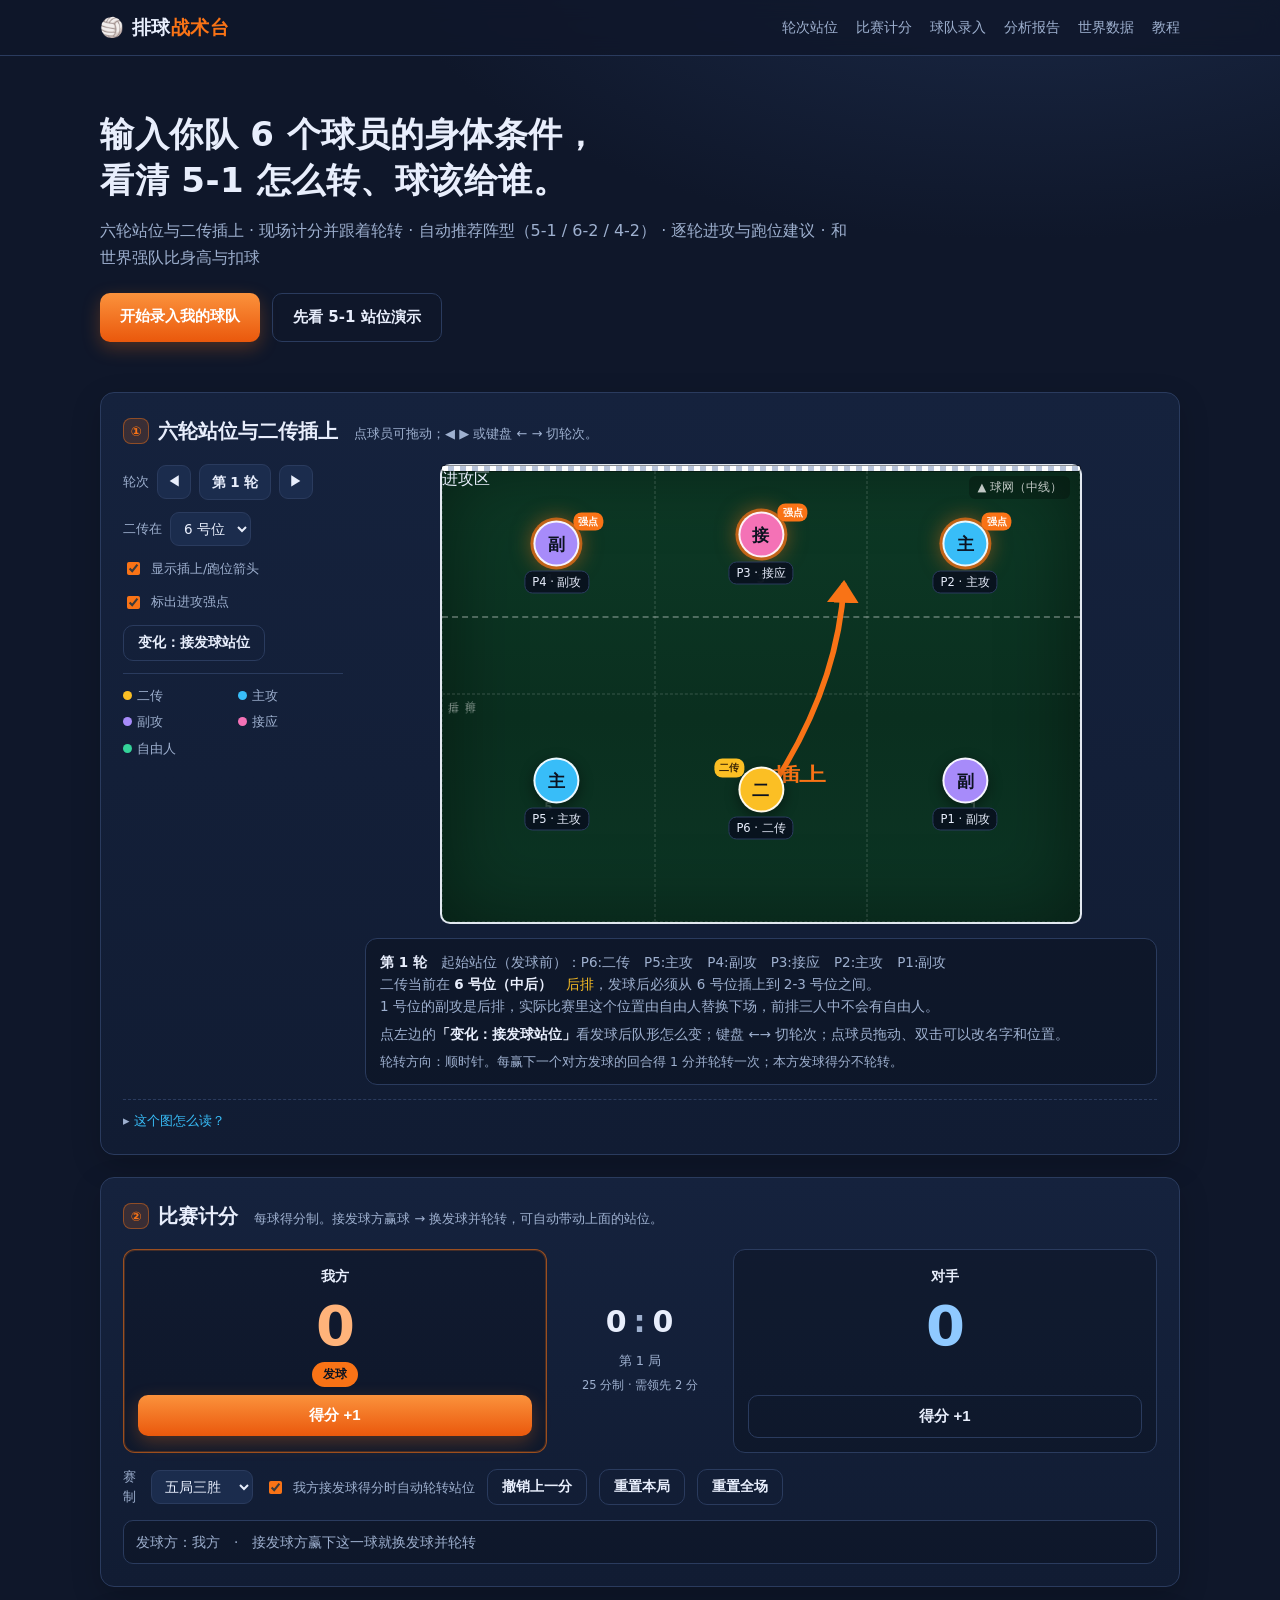
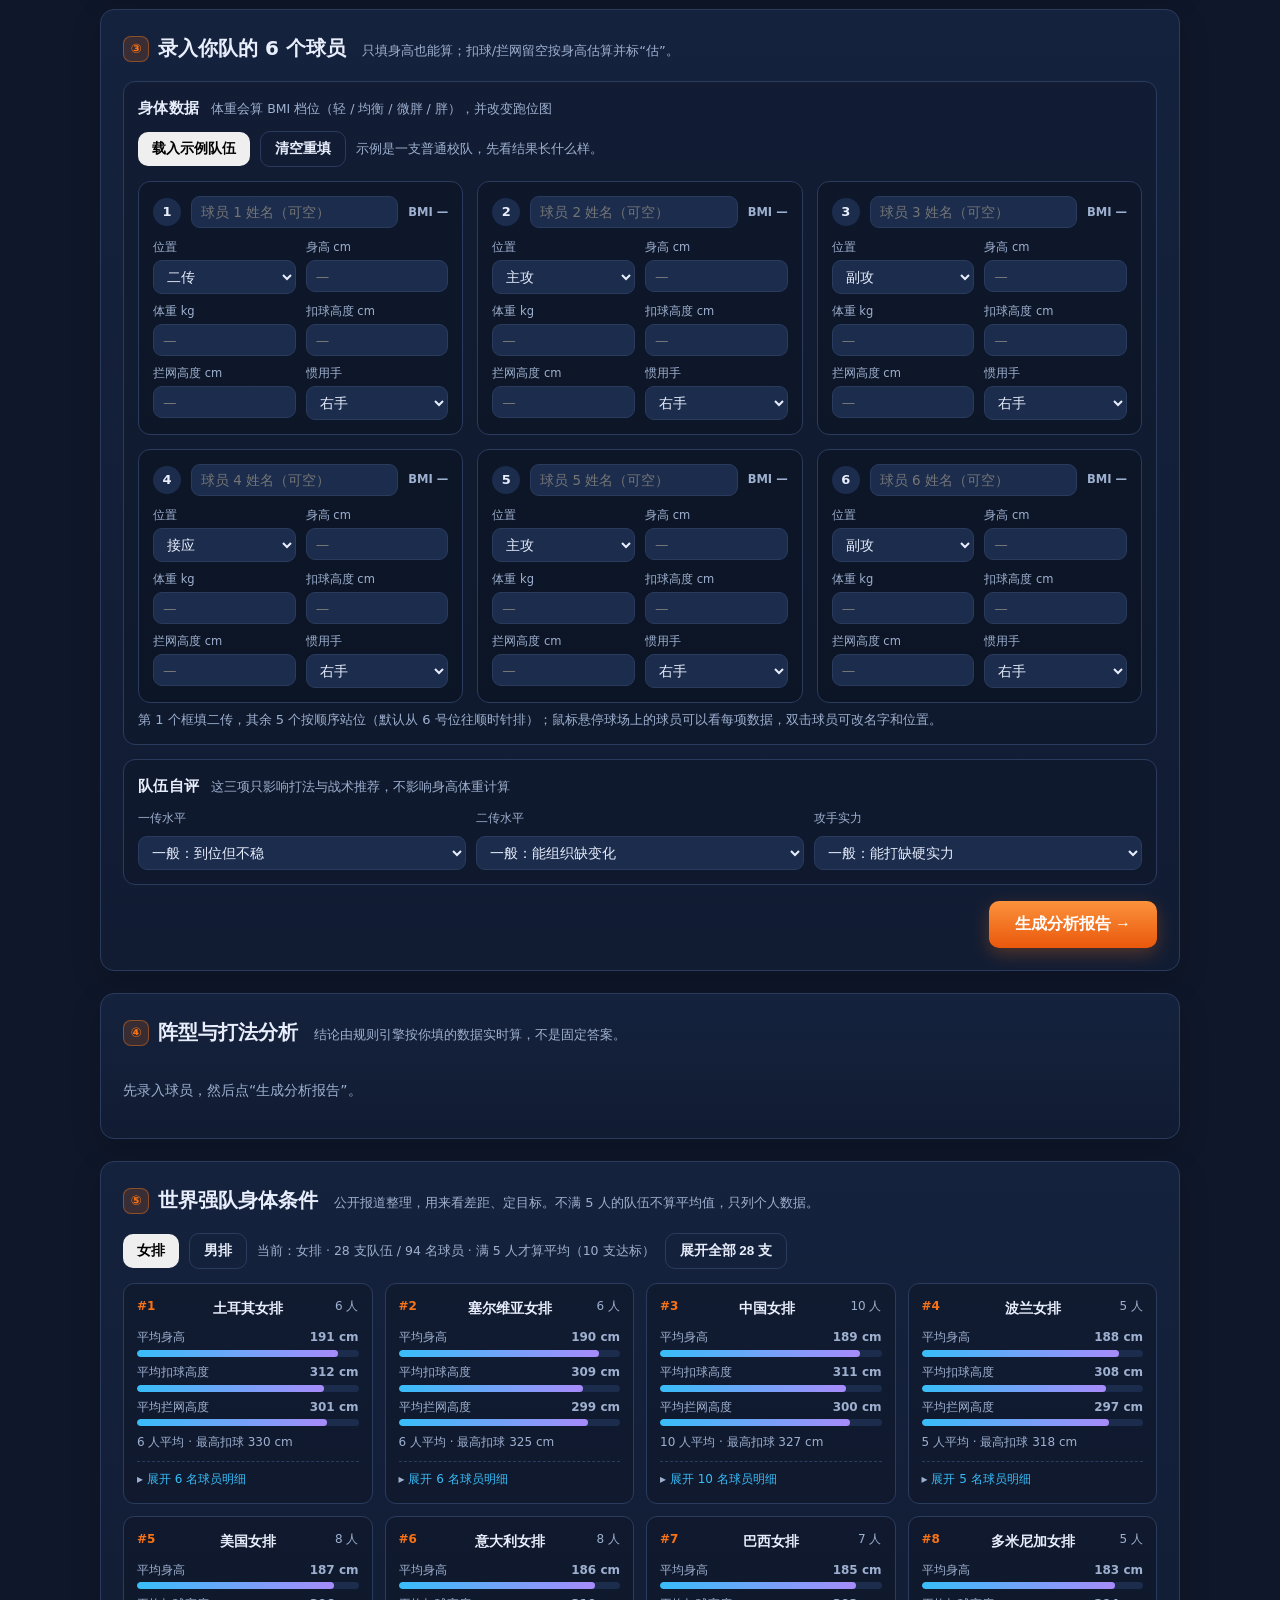
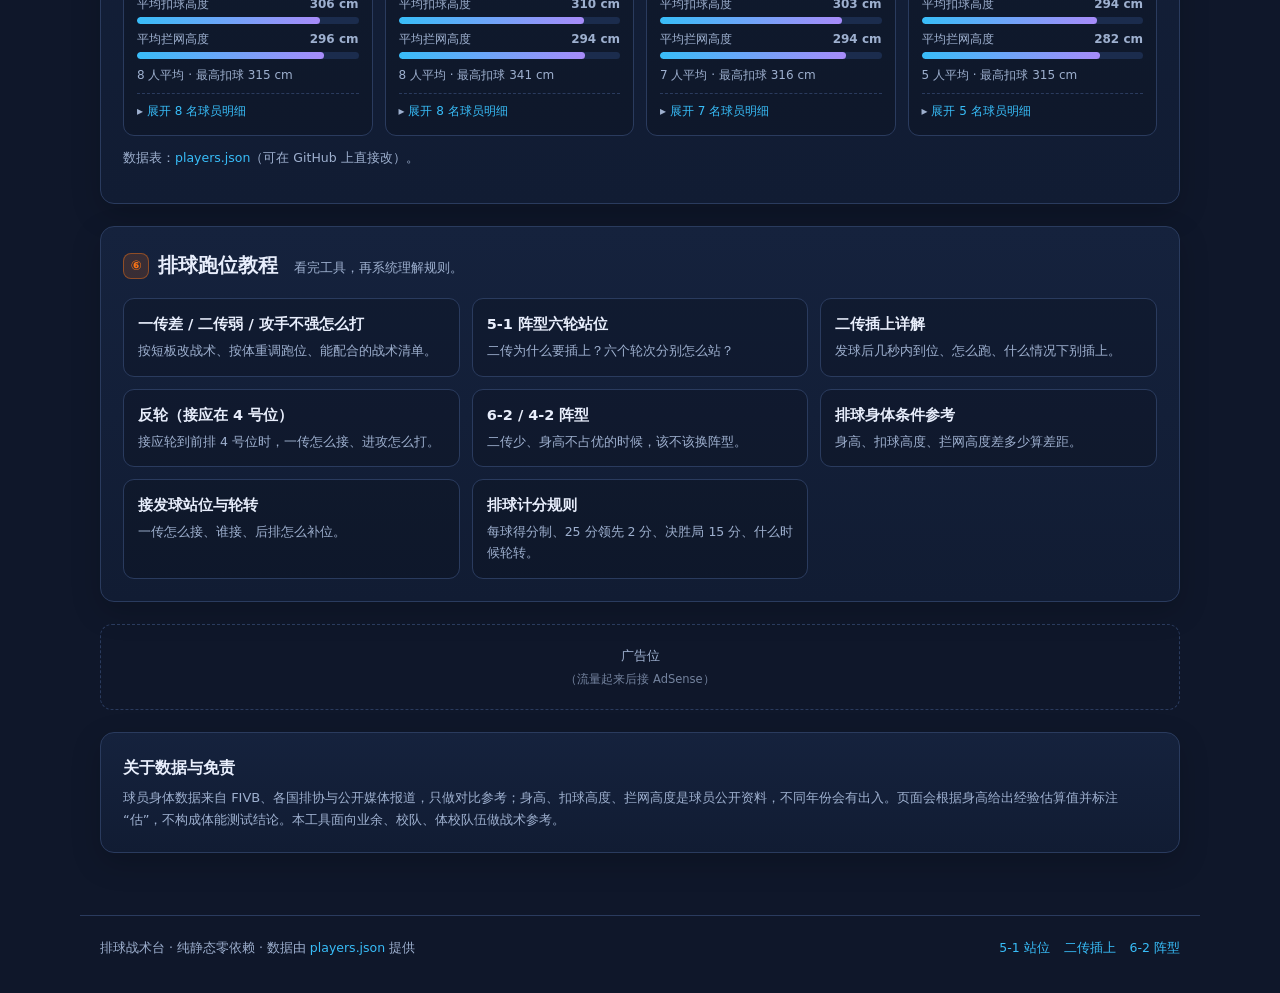
==== index.html @ b34fc7ac "排球战术台：六轮站位、接发球阵型、打法分析、比赛计分、世界强队数据、8 篇教程" ====
<!DOCTYPE html>
<html lang="zh-CN">
<head>
<meta charset="UTF-8">
<meta name="viewport" content="width=device-width, initial-scale=1">
<title>排球 5-1 站位与打法分析器 | 输入你的球队，给出跑位和建议</title>
<meta name="description" content="免费排球战术工具：可视化 5-1 阵型六轮站位、二传插上与反轮；输入你队球员的身高、扣球高度、拦网高度，自动推荐阵型（5-1/6-2/4-2）、逐轮跑位与进攻打法，并与各国国家队身体条件对比。">
<link rel="stylesheet" href="assets/style.css">
</head>
<body>

<header class="top">
  <div class="top-inner">
    <a class="logo" href="./">🏐 排球<span>战术台</span></a>
    <nav class="nav">
      <a href="#court">轮次站位</a>
      <a href="#score">比赛计分</a>
      <a href="#team">球队录入</a>
      <a href="#result">分析报告</a>
      <a href="#world">世界数据</a>
      <a href="#guide">教程</a>
    </nav>
  </div>
</header>

<main>
  <section class="hero">
    <h1>输入你队 6 个球员的身体条件，<br>看清 5-1 怎么转、球该给谁。</h1>
    <p class="sub">六轮站位与二传插上 · 现场计分并跟着轮转 · 自动推荐阵型（5-1 / 6-2 / 4-2） · 逐轮进攻与跑位建议 · 和世界强队比身高与扣球</p>
    <div class="hero-actions">
      <a class="btn primary" href="#team">开始录入我的球队</a>
      <a class="btn ghost" href="#court">先看 5-1 站位演示</a>
    </div>
  </section>

  <!-- ============ ① 轮次站位 ============ -->
  <section id="court" class="panel">
    <div class="panel-head">
      <h2><span class="mno">①</span>六轮站位与二传插上</h2>
      <div class="hint">点球员可拖动；◀ ▶ 或键盘 ← → 切轮次。</div>
    </div>

    <div class="court-wrap">
      <div class="court-tools">
        <div class="tool-row">
          <span class="label">轮次</span>
          <button class="icon-btn" id="prevRound" title="上一轮">◀</button>
          <span class="round-badge" id="roundBadge">第 1 轮</span>
          <button class="icon-btn" id="nextRound" title="下一轮">▶</button>
        </div>
        <div class="tool-row">
          <span class="label">二传在</span>
          <select id="setterPos" title="二传起始位置（1-6 号位）">
            <option value="1">1 号位</option>
            <option value="6" selected>6 号位</option>
            <option value="5">5 号位</option>
            <option value="4">4 号位</option>
            <option value="3">3 号位</option>
            <option value="2">2 号位</option>
          </select>
        </div>
        <div class="tool-row">
          <label class="switch"><input type="checkbox" id="showArrow" checked><span>显示插上/跑位箭头</span></label>
        </div>
        <div class="tool-row">
          <label class="switch"><input type="checkbox" id="showThreat" checked><span>标出进攻强点</span></label>
        </div>
        <div class="tool-row">
          <button class="btn ghost small" id="toggleShift" aria-pressed="false" title="标准站位是发球前的位置；点一下变成接发球时的实际站位">变化：接发球站位</button>
        </div>
        <div class="legend">
          <span><i class="dot c-setter"></i>二传</span>
          <span><i class="dot c-outside"></i>主攻</span>
          <span><i class="dot c-middle"></i>副攻</span>
          <span><i class="dot c-opposite"></i>接应</span>
          <span><i class="dot c-libero"></i>自由人</span>
        </div>
      </div>

      <div class="court-side">
        <div class="court" id="courtBoard">
          <div class="attack">进攻区</div>
          <div class="net"></div>
          <div class="net-label">▲ 球网（中线）</div>
          <div class="court-grid">
            <div class="slot" data-pos="4"><span>4</span></div>
            <div class="slot" data-pos="3"><span>3</span></div>
            <div class="slot" data-pos="2"><span>2</span></div>
            <div class="slot" data-pos="5"><span>5</span></div>
            <div class="slot" data-pos="6"><span>6</span></div>
            <div class="slot" data-pos="1"><span>1</span></div>
          </div>
          <svg class="arrows" id="arrows"></svg>
          <div class="markers" id="markers"></div>
          <div class="front-line"><span>前排</span><span>后排</span></div>
        </div>
        <div class="round-info" id="roundInfo"></div>
      </div>
    </div>

    <details class="how">
      <summary>这个图怎么读？</summary>
      <p>前排是 2、3、4 号位，后排是 1、5、6 号位。轮转方向是<b>顺时针</b>：拿到发球权时全队按 1→6→5→4→3→2 转一位。二传在后排（1/5/6）时要插上到网前 2-3 号位之间，前排那一轮不用插上。严格的“越位”只判发球出手那一刻，发球一出手就变成接发球阵型。</p>
    </details>
  </section>

  <!-- ============ ② 比赛计分 ============ -->
  <section id="score" class="panel">
    <div class="panel-head">
      <h2><span class="mno">②</span>比赛计分</h2>
      <div class="hint">每球得分制。接发球方赢球 → 换发球并轮转，可自动带动上面的站位。</div>
    </div>

    <div class="score-board">
      <div class="sc-team" id="scTeamA">
        <input class="sc-name" id="scNameA" value="我方" maxlength="10" aria-label="我方队名">
        <div class="sc-num" id="scA">0</div>
        <div class="sc-serve" id="scServeA">发球</div>
        <button class="btn primary sc-btn" id="scBtnA">得分 +1</button>
      </div>
      <div class="sc-mid">
        <div class="sc-sets"><span id="scSetsA">0</span><i>:</i><span id="scSetsB">0</span></div>
        <div class="sc-setno" id="scSetNo">第 1 局</div>
        <div class="sc-target" id="scTarget">25 分制 · 需领先 2 分</div>
        <div class="sc-log" id="scLog"></div>
      </div>
      <div class="sc-team" id="scTeamB">
        <input class="sc-name" id="scNameB" value="对手" maxlength="10" aria-label="对手队名">
        <div class="sc-num" id="scB">0</div>
        <div class="sc-serve" id="scServeB">发球</div>
        <button class="btn ghost sc-btn" id="scBtnB">得分 +1</button>
      </div>
    </div>

    <div class="sc-tools">
      <label class="field inline"><span>赛制</span>
        <select id="scBestOf">
          <option value="5" selected>五局三胜</option>
          <option value="3">三局两胜</option>
        </select>
      </label>
      <label class="switch"><input type="checkbox" id="scAutoRotate" checked><span>我方接发球得分时自动轮转站位</span></label>
      <button class="btn small ghost" id="scUndo">撤销上一分</button>
      <button class="btn small ghost" id="scResetSet">重置本局</button>
      <button class="btn small ghost" id="scResetAll">重置全场</button>
    </div>
    <div class="sc-msg" id="scMsg"></div>
  </section>

  <!-- ============ ③ 球队录入 ============ -->
  <section id="team" class="panel">
    <div class="panel-head">
      <h2><span class="mno">③</span>录入你队的 6 个球员</h2>
      <div class="hint">只填身高也能算；扣球/拦网留空按身高估算并标“估”。</div>
    </div>

    <div class="sub-mod">
      <div class="sub-head">
        <h3>身体数据</h3>
        <span class="tip">体重会算 BMI 档位（轻 / 均衡 / 微胖 / 胖），并改变跑位图</span>
      </div>
      <div class="team-tools">
        <button class="btn small" id="loadDemo">载入示例队伍</button>
        <button class="btn small ghost" id="resetTeam">清空重填</button>
        <span class="tip">示例是一支普通校队，先看结果长什么样。</span>
      </div>
      <div class="cards" id="playerCards"></div>
      <p class="fine">第 1 个框填二传，其余 5 个按顺序站位（默认从 6 号位往顺时针排）；鼠标悬停球场上的球员可以看每项数据，双击球员可改名字和位置。</p>
    </div>

    <div class="sub-mod">
      <div class="sub-head">
        <h3>队伍自评</h3>
        <span class="tip">这三项只影响打法与战术推荐，不影响身高体重计算</span>
      </div>
      <div class="traits">
        <div class="traits-grid">
          <label class="field"><span>一传水平</span>
            <select id="recvLevel">
              <option value="1">偏弱：经常不到位</option>
              <option value="2" selected>一般：到位但不稳</option>
              <option value="3">强：稳定送三米线</option>
            </select>
          </label>
          <label class="field"><span>二传水平</span>
            <select id="setterLevel">
              <option value="1">偏弱：不稳、跑动慢</option>
              <option value="2" selected>一般：能组织缺变化</option>
              <option value="3">强：手感好、能传背飞</option>
            </select>
          </label>
          <label class="field"><span>攻手实力</span>
            <select id="hitLevel">
              <option value="1">偏弱：容易被拦死</option>
              <option value="2" selected>一般：能打缺硬实力</option>
              <option value="3">强：前排有稳定得分点</option>
            </select>
          </label>
        </div>
      </div>
    </div>

    <div class="team-actions">
      <button class="btn primary big" id="analyzeBtn">生成分析报告 →</button>
    </div>
  </section>

  <!-- ============ ④ 分析报告 ============ -->
  <section id="result" class="panel">
    <div class="panel-head">
      <h2><span class="mno">④</span>阵型与打法分析</h2>
      <div class="hint">结论由规则引擎按你填的数据实时算，不是固定答案。</div>
    </div>
    <div id="resultBody" class="result-body">
      <p class="empty">先录入球员，然后点“生成分析报告”。</p>
    </div>
  </section>

  <!-- ============ ⑤ 世界数据 ============ -->
  <section id="world" class="panel">
    <div class="panel-head">
      <h2><span class="mno">⑤</span>世界强队身体条件</h2>
      <div class="hint">公开报道整理，用来看差距、定目标。不满 5 人的队伍不算平均值，只列个人数据。</div>
    </div>
    <div class="world-tools">
      <button class="btn small" id="genderW">女排</button>
      <button class="btn small ghost" id="genderM">男排</button>
      <span class="tip" id="worldCount"></span>
      <button class="btn small ghost" id="worldToggle" aria-pressed="false">展开全部</button>
    </div>
    <div class="world-grid" id="worldGrid"></div>
    <p class="source">数据表：<a href="players.json" target="_blank">players.json</a>（可在 GitHub 上直接改）。</p>
  </section>

  <!-- ============ ⑥ 教程 ============ -->
  <section id="guide" class="panel">
    <div class="panel-head">
      <h2><span class="mno">⑥</span>排球跑位教程</h2>
      <div class="hint">看完工具，再系统理解规则。</div>
    </div>
    <div class="guide-grid">
      <a class="guide-card" href="guide/weak-team-tactics.html">
        <b>一传差 / 二传弱 / 攻手不强怎么打</b><span>按短板改战术、按体重调跑位、能配合的战术清单。</span>
      </a>
      <a class="guide-card" href="guide/5-1-rotation.html">
        <b>5-1 阵型六轮站位</b><span>二传为什么要插上？六个轮次分别怎么站？</span>
      </a>
      <a class="guide-card" href="guide/setter-penetration.html">
        <b>二传插上详解</b><span>发球后几秒内到位、怎么跑、什么情况下别插上。</span>
      </a>
      <a class="guide-card" href="guide/opposite-rotation.html">
        <b>反轮（接应在 4 号位）</b><span>接应轮到前排 4 号位时，一传怎么接、进攻怎么打。</span>
      </a>
      <a class="guide-card" href="guide/6-2-formation.html">
        <b>6-2 / 4-2 阵型</b><span>二传少、身高不占优的时候，该不该换阵型。</span>
      </a>
      <a class="guide-card" href="guide/physical-standard.html">
        <b>排球身体条件参考</b><span>身高、扣球高度、拦网高度差多少算差距。</span>
      </a>
      <a class="guide-card" href="guide/reception-shift.html">
        <b>接发球站位与轮转</b><span>一传怎么接、谁接、后排怎么补位。</span>
      </a>
      <a class="guide-card" href="guide/scoring-rules.html">
        <b>排球计分规则</b><span>每球得分制、25 分领先 2 分、决胜局 15 分、什么时候轮转。</span>
      </a>
    </div>
  </section>

  <!-- 广告位占位（AdSense 上线后替换） -->
  <div class="ad-slot">
    <span>广告位</span>
    <small>（流量起来后接 AdSense）</small>
  </div>

  <section class="panel small-panel">
    <h2>关于数据与免责</h2>
    <p class="fine">球员身体数据来自 FIVB、各国排协与公开媒体报道，只做对比参考；身高、扣球高度、拦网高度是球员公开资料，不同年份会有出入。页面会根据身高给出经验估算值并标注“估”，不构成体能测试结论。本工具面向业余、校队、体校队伍做战术参考。</p>
  </section>
</main>

<footer class="foot">
  <div>排球战术台 · 纯静态零依赖 · 数据由 <a href="players.json">players.json</a> 提供</div>
  <div class="foot-links">
    <a href="guide/5-1-rotation.html">5-1 站位</a>
    <a href="guide/setter-penetration.html">二传插上</a>
    <a href="guide/6-2-formation.html">6-2 阵型</a>
  </div>
</footer>

<dialog id="posDialog">
  <form method="dialog" class="dialog-body">
    <h3>修改这名球员</h3>
    <div class="d-row"><span>姓名</span><input id="dlgName" maxlength="12" placeholder="可留空"></div>
    <div class="d-row"><span>位置</span>
      <select id="dlgPos">
        <option value="二传">二传</option>
        <option value="主攻">主攻</option>
        <option value="副攻">副攻</option>
        <option value="接应">接应</option>
        <option value="自由人">自由人</option>
      </select>
    </div>
    <div class="d-btns">
      <button value="cancel" class="btn ghost">取消</button>
      <button value="ok" class="btn primary">确定</button>
    </div>
  </form>
</dialog>

<script src="assets/app.js"></script>
</body>
</html>
---- assets/style.css ----
/* 排球战术台 - 零依赖样式 */
:root{
  --bg:#0f172a;
  --bg-2:#111c33;
  --panel:#15223d;
  --panel-2:#1b2c4d;
  --line:#2a3b5e;
  --text:#e8eefc;
  --muted:#9eb0cf;
  --accent:#f97316;
  --accent-2:#38bdf8;
  --green:#22c55e;
  --red:#ef4444;
  --setter:#fbbf24;
  --outside:#38bdf8;
  --middle:#a78bfa;
  --opposite:#f472b6;
  --libero:#34d399;
  --radius:14px;
}
*{box-sizing:border-box}
html{scroll-behavior:smooth}
body{
  margin:0;background:radial-gradient(1200px 600px at 80% -10%,#1c2b4a 0%,var(--bg) 55%) fixed,var(--bg);
  color:var(--text);font:16px/1.65 "PingFang SC","Microsoft YaHei","Hiragino Sans GB",system-ui,-apple-system,"Segoe UI",sans-serif;
}
a{color:var(--accent-2);text-decoration:none}
a:hover{text-decoration:underline}
.top{position:sticky;top:0;z-index:20;background:rgba(15,23,42,.82);backdrop-filter:blur(10px);border-bottom:1px solid var(--line)}
.top-inner{max-width:1120px;margin:0 auto;display:flex;align-items:center;gap:24px;padding:12px 20px}
.logo{font-weight:800;font-size:19px;color:var(--text);letter-spacing:.5px}
.logo span{color:var(--accent)}
.nav{margin-left:auto;display:flex;gap:18px;flex-wrap:wrap}
.nav a{color:var(--muted);font-size:14px}
.nav a:hover{color:var(--text);text-decoration:none}
main{max-width:1120px;margin:0 auto;padding:8px 20px 40px}
.hero{padding:48px 0 28px}
.hero h1{font-size:34px;line-height:1.35;margin:0 0 14px;letter-spacing:.5px}
.hero .sub{color:var(--muted);max-width:760px;margin:0 0 22px}
.hero-actions{display:flex;gap:12px;flex-wrap:wrap}
.btn{display:inline-block;border:none;cursor:pointer;border-radius:10px;padding:11px 20px;font-size:15px;font-weight:600;transition:transform .12s,box-shadow .12s,background .12s}
.btn:active{transform:translateY(1px)}
.btn.primary{background:linear-gradient(180deg,#fb923c,#ea580c);color:#fff;box-shadow:0 6px 18px rgba(249,115,22,.28)}
.btn.primary:hover{box-shadow:0 8px 24px rgba(249,115,22,.42);text-decoration:none}
.btn.ghost{background:transparent;color:var(--text);border:1px solid var(--line)}
.btn.ghost:hover{border-color:var(--accent-2);text-decoration:none}
.btn.small{padding:8px 14px;font-size:13.5px}
.panel{background:linear-gradient(180deg,var(--panel),var(--bg-2));border:1px solid var(--line);border-radius:var(--radius);padding:22px;margin:22px 0;box-shadow:0 10px 30px rgba(0,0,0,.18)}
.panel-head{display:flex;align-items:baseline;gap:16px;flex-wrap:wrap;margin-bottom:16px}
.panel h2{font-size:20px;margin:0}
.hint{color:var(--muted);font-size:13px}
.small-panel h2{font-size:16px}
.fine{color:var(--muted);font-size:13px;margin:6px 0 0}

/* 球场 */
.court-wrap{display:grid;grid-template-columns:220px 1fr;gap:22px;align-items:start}
.court-tools{display:flex;flex-direction:column;gap:12px}
.tool-row{display:flex;align-items:center;gap:8px;flex-wrap:wrap}
.label{font-size:13px;color:var(--muted)}
.icon-btn{background:var(--panel-2);border:1px solid var(--line);color:var(--text);width:34px;height:34px;border-radius:9px;cursor:pointer;font-size:14px}
.icon-btn:hover{border-color:var(--accent-2)}
.round-badge{display:inline-block;min-width:72px;text-align:center;background:var(--panel-2);border:1px solid var(--line);border-radius:9px;padding:6px 10px;font-size:13.5px;font-weight:600}
select,input[type=text],input[type=number]{background:var(--panel-2);border:1px solid var(--line);color:var(--text);border-radius:9px;padding:7px 9px;font-size:13.5px;font-family:inherit}
select:focus,input:focus{outline:2px solid rgba(56,189,248,.35);border-color:var(--accent-2)}
.switch{display:flex;align-items:center;gap:8px;font-size:13px;color:var(--muted);cursor:pointer}
.switch input{accent-color:var(--accent)}
.legend{display:grid;grid-template-columns:1fr 1fr;gap:6px 10px;font-size:12.5px;color:var(--muted);border-top:1px solid var(--line);padding-top:12px}
.dot{display:inline-block;width:9px;height:9px;border-radius:50%;margin-right:5px}
.c-setter{background:var(--setter)}.c-outside{background:var(--outside)}.c-middle{background:var(--middle)}.c-opposite{background:var(--opposite)}.c-libero{background:var(--libero)}

.court-side{min-width:0}
.court{
  position:relative;aspect-ratio:3/2.15;max-height:460px;margin:0 auto;
  background:
    linear-gradient(180deg,#0d3a26,#0a2f1f 55%,#0c3524);
  border-radius:10px;border:2px solid #e2e8f0;overflow:visible;
  box-shadow:inset 0 0 80px rgba(0,0,0,.45);
}
.attack{position:absolute;left:0;right:0;top:0;height:33.33%;border-bottom:2px dashed rgba(255,255,255,.28);pointer-events:none;transition:height .45s cubic-bezier(.4,0,.2,1)}
.net{position:absolute;left:0;right:0;top:0;height:5px;background:repeating-linear-gradient(90deg,#fff 0 6px,#b6c2d8 6px 12px);border-radius:2px;box-shadow:0 0 0 1px rgba(0,0,0,.4)}
.net-label{position:absolute;right:10px;top:10px;font-size:11.5px;color:rgba(255,255,255,.75);background:rgba(0,0,0,.25);padding:2px 8px;border-radius:6px}
.court-grid{position:absolute;inset:0;display:grid;grid-template-columns:1fr 1fr 1fr;grid-template-rows:1fr 1fr}
.slot{position:relative;border:1px dashed rgba(255,255,255,.09);display:flex;align-items:center;justify-content:center}
.slot span{font-size:12px;color:rgba(255,255,255,.22);font-weight:700}
.markers{position:absolute;inset:0}
.marker{
  position:absolute;transform:translate(-50%,-50%);display:flex;flex-direction:column;align-items:center;
  cursor:grab;touch-action:none;user-select:none;z-index:3;
  transition:left .5s cubic-bezier(.4,0,.2,1),top .5s cubic-bezier(.4,0,.2,1);
}
.marker:active{cursor:grabbing}
.marker.dragging{transition:none;z-index:6}
.court.shift{box-shadow:inset 0 0 0 2px rgba(249,115,22,.45)}
.court.shift .attack{height:22%}
.court.shift .tag{border-color:rgba(249,115,22,.75);color:#ffe2c9}
#toggleShift[aria-pressed="true"]{background:rgba(249,115,22,.18);border-color:var(--accent);color:#ffdcb8}
.marker .avatar{width:46px;height:46px;border-radius:50%;display:flex;align-items:center;justify-content:center;font-weight:800;font-size:17px;color:#0b1220;border:2.5px solid rgba(255,255,255,.9);box-shadow:0 4px 14px rgba(0,0,0,.45)}
.marker .tag{margin-top:4px;background:rgba(8,15,30,.88);border:1px solid var(--line);border-radius:8px;padding:1px 7px;font-size:11.5px;white-space:nowrap;color:#e8eefc}
.marker.threat .avatar{box-shadow:0 0 0 3px rgba(249,115,22,.7),0 0 22px rgba(249,115,22,.6)}
.marker .badge{position:absolute;top:-8px;right:-14px;background:var(--accent);color:#fff;border-radius:8px;font-size:10px;padding:1px 5px;font-weight:700}
.arrows{position:absolute;inset:0;width:100%;height:100%;pointer-events:none;z-index:2;overflow:visible}
.front-line{position:absolute;left:2px;top:0;bottom:0;display:flex;flex-direction:column;justify-content:center;gap:64%;align-items:center;font-size:10.5px;color:rgba(255,255,255,.35);pointer-events:none;writing-mode:vertical-rl;letter-spacing:2px}
.round-info{margin-top:14px;background:rgba(0,0,0,.22);border:1px solid var(--line);border-radius:12px;padding:12px 14px;font-size:13.5px;color:var(--muted);min-height:64px}
.round-info b{color:var(--text)}
.round-info .warn{color:#fbbf24}
.round-info .good{color:var(--green)}

/* 球员卡 */
.team-tools{display:flex;align-items:center;gap:10px;flex-wrap:wrap;margin-bottom:14px}
.tip{font-size:12.5px;color:var(--muted)}
.cards{display:grid;grid-template-columns:repeat(auto-fill,minmax(310px,1fr));gap:14px}
.pcard{background:rgba(0,0,0,.18);border:1px solid var(--line);border-radius:12px;padding:14px}
.pcard .pc-head{display:flex;align-items:center;gap:10px;margin-bottom:10px}
.pcard .idx{width:28px;height:28px;border-radius:50%;background:var(--panel-2);display:flex;align-items:center;justify-content:center;font-weight:800;font-size:13px;flex:none}
.pcard .pc-name{flex:1;min-width:0}
.pgrid{display:grid;grid-template-columns:1fr 1fr;gap:8px 10px}
.field{display:flex;flex-direction:column;gap:3px}
.field label{font-size:11.5px;color:var(--muted)}
.field input,.field select{width:100%}
.field .est{color:#fbbf24;font-size:10.5px;margin-left:3px}
.team-actions{display:flex;justify-content:flex-end;margin-top:16px}

/* 结果 */
.result-body{display:grid;gap:16px}
.big-answer{display:flex;gap:16px;align-items:center;flex-wrap:wrap;background:rgba(249,115,22,.08);border:1px solid rgba(249,115,22,.35);border-radius:12px;padding:16px 18px}
.big-answer .formation{font-size:40px;font-weight:900;letter-spacing:1px;color:var(--accent);line-height:1}
.big-answer .why{flex:1;min-width:240px;color:var(--text)}
.chips{display:flex;flex-wrap:wrap;gap:8px}
.chip{background:var(--panel-2);border:1px solid var(--line);border-radius:999px;padding:4px 12px;font-size:12.5px;color:var(--muted)}
.chip b{color:var(--text)}
table.cmp{width:100%;border-collapse:collapse;font-size:13.5px}
table.cmp th,table.cmp td{padding:8px 10px;border-bottom:1px solid var(--line);text-align:left}
table.cmp th{color:var(--muted);font-weight:600;font-size:12.5px}
table.cmp tr.mine td{background:rgba(56,189,248,.10);font-weight:700}
.rounds{display:grid;gap:10px}
.r-item{display:grid;grid-template-columns:96px 1fr;gap:12px;background:rgba(0,0,0,.18);border:1px solid var(--line);border-radius:10px;padding:12px}
.r-item .r-no{font-weight:800;color:var(--accent-2);font-size:13.5px}
.r-item .r-txt{font-size:13.5px;color:var(--muted)}
.r-item .r-txt b{color:var(--text)}
.tag-role{display:inline-block;border-radius:6px;padding:0 6px;font-size:11.5px;margin-right:4px;background:var(--panel-2);border:1px solid var(--line)}
.empty{color:var(--muted);font-size:14px}

/* 世界数据 */
.world-grid{display:grid;grid-template-columns:repeat(auto-fill,minmax(240px,1fr));gap:12px}
.wcard{background:rgba(0,0,0,.18);border:1px solid var(--line);border-radius:11px;padding:13px}
.wcard h4{margin:0 0 8px;font-size:14px;display:flex;justify-content:space-between;gap:8px}
.wcard h4 .rk{color:var(--accent);font-size:12px;margin-right:6px;font-weight:700}
.wcard h4 span{color:var(--muted);font-weight:500;font-size:12px}
.wcard .bar{margin:6px 0}
.wcard .bar .bl{display:flex;justify-content:space-between;font-size:12px;color:var(--muted);margin-bottom:2px}
.wcard .bar .bt{height:7px;background:var(--panel-2);border-radius:5px;overflow:hidden}
.wcard .bar .bf{height:100%;border-radius:5px;background:linear-gradient(90deg,#38bdf8,#a78bfa)}
.wcard .wmeta{font-size:12px;color:var(--muted);margin-top:6px;line-height:1.7}
.wcard .sample-warn{margin:0;font-size:12.5px;color:var(--muted);background:rgba(249,115,22,.08);border-left:2px solid var(--accent);border-radius:0 6px 6px 0;padding:6px 8px}
.source{font-size:12.5px;color:var(--muted);margin-top:12px}
.world-tools{display:flex;align-items:center;gap:10px;flex-wrap:wrap;margin-bottom:14px}
.plist{margin-top:8px;border-top:1px dashed var(--line);padding-top:8px}
.plist summary{cursor:pointer;font-size:12px;color:var(--accent-2);list-style:none}
.plist summary::-webkit-details-marker{display:none}
.plist summary::before{content:'▸ ';color:var(--muted)}
.plist[open] summary::before{content:'▾ '}
.plist table{width:100%;border-collapse:collapse;font-size:12px;margin-top:6px}
.plist th,.plist td{padding:3px 4px;border-bottom:1px solid rgba(42,59,94,.6);text-align:left;color:var(--muted)}
.plist th{font-weight:600;font-size:11px;color:var(--muted)}
.plist td:first-child{color:var(--text)}
/* 球员头像：photo 有值就显示照片，否则显示首字徽章 */
.plist td.pc{display:flex;align-items:center;gap:7px}
.pv{position:relative;display:inline-flex;width:24px;height:24px;flex:0 0 24px;border-radius:50%;overflow:hidden;background:var(--panel-2);border:1px solid var(--line)}
.pv img{position:absolute;inset:0;width:100%;height:100%;object-fit:cover;display:block}
.pv .pa{position:absolute;inset:0;display:flex;align-items:center;justify-content:center;font-style:normal;font-size:11.5px;font-weight:700;color:#0b1220;border-radius:50%}

/* 教程 */
.guide-grid{display:grid;grid-template-columns:repeat(auto-fill,minmax(280px,1fr));gap:12px}
.guide-card{display:flex;flex-direction:column;gap:4px;background:rgba(0,0,0,.18);border:1px solid var(--line);border-radius:11px;padding:14px;color:var(--text)}
.guide-card:hover{border-color:var(--accent-2);text-decoration:none;transform:translateY(-1px)}
.guide-card b{font-size:14.5px}
.guide-card span{font-size:12.5px;color:var(--muted)}

.ad-slot{margin:22px 0;border:1px dashed var(--line);border-radius:12px;padding:20px;text-align:center;color:var(--muted);font-size:13px;display:flex;flex-direction:column;gap:4px}
.ad-slot small{font-size:11.5px;opacity:.7}

.foot{border-top:1px solid var(--line);padding:22px 20px 34px;color:var(--muted);font-size:12.5px}
.foot{max-width:1120px;margin:0 auto;display:flex;justify-content:space-between;gap:14px;flex-wrap:wrap}
.foot-links{display:flex;gap:14px}

/* dialog */
dialog{border:1px solid var(--line);border-radius:14px;background:var(--panel);color:var(--text);padding:0;width:min(92vw,360px)}
dialog::backdrop{background:rgba(5,10,20,.6);backdrop-filter:blur(2px)}
.dialog-body{padding:18px;display:flex;flex-direction:column;gap:12px}
.dialog-body h3{margin:0;font-size:16px}
.d-row{display:flex;align-items:center;gap:10px}
.d-row span{width:48px;color:var(--muted);font-size:13px}
.d-row input,.d-row select{flex:1}
.d-btns{display:flex;justify-content:flex-end;gap:10px;margin-top:4px}

/* 队伍特征 + 体重档位 + 战术表 */
.traits{margin:12px 0 4px;padding:12px 14px;border:1px solid var(--line);border-radius:12px;background:rgba(56,189,248,.05)}
.traits-title{font-size:13px;font-weight:700;color:var(--accent-2);margin-bottom:10px}
.traits-grid{display:grid;grid-template-columns:repeat(3,1fr);gap:10px}
.traits-grid .field span{display:block;font-size:12px;color:var(--muted);margin-bottom:4px}
.traits .tip{display:block;margin-top:8px;font-size:12px;color:var(--muted)}
.bmi-tag{margin-left:auto;font-size:11.5px;font-weight:600;color:var(--muted);white-space:nowrap}
.note-line{margin:8px 0 0;font-size:12.5px;line-height:1.75;color:var(--muted)}
table.cmp.tactics td{vertical-align:top}
.tk-desc{font-size:12px;color:var(--muted);font-weight:400;line-height:1.6}
.tk-st{font-weight:700;white-space:nowrap}
tr.tk-ok .tk-st{color:#4ade80;font-weight:800}
tr.tk-mid .tk-st{color:#f59e0b}
tr.tk-no .tk-st{color:#94a3b8}

/* ================= 模块化排版 ================= */
.mno{display:inline-flex;align-items:center;justify-content:center;min-width:26px;height:26px;border-radius:8px;background:rgba(249,115,22,.16);border:1px solid rgba(249,115,22,.45);color:var(--accent);font-size:13px;font-weight:800;margin-right:9px;vertical-align:2px;padding:0 5px}
.how{margin-top:14px;border-top:1px dashed var(--line);padding-top:10px}
.how summary{cursor:pointer;font-size:13px;color:var(--accent-2);list-style:none}
.how summary::-webkit-details-marker{display:none}
.how summary::before{content:'▸ ';color:var(--muted)}
.how[open] summary::before{content:'▾ '}
.how p{margin:8px 0 0;font-size:13px;color:var(--muted);line-height:1.85}
.sub-mod{background:rgba(0,0,0,.14);border:1px solid var(--line);border-radius:12px;padding:14px;margin-bottom:14px}
.sub-head{display:flex;align-items:baseline;gap:12px;flex-wrap:wrap;margin-bottom:10px}
.sub-head h3{margin:0;font-size:15px;font-weight:800;letter-spacing:.3px}
.sub-mod .traits{margin:0;border:none;background:none;padding:0}
.btn:disabled{opacity:.45;cursor:not-allowed;box-shadow:none}
.btn.big{padding:13px 26px;font-size:16px}

/* ================= 计分板 ================= */
.score-board{display:grid;grid-template-columns:1fr auto 1fr;gap:14px;align-items:stretch}
.sc-team{display:flex;flex-direction:column;align-items:center;gap:8px;background:rgba(0,0,0,.2);border:1px solid var(--line);border-radius:12px;padding:14px;transition:border-color .25s,box-shadow .25s}
.sc-team.serving{border-color:rgba(249,115,22,.6);box-shadow:inset 0 0 0 1px rgba(249,115,22,.22)}
.sc-name{width:100%;text-align:center;background:transparent;border:1px solid transparent;border-radius:8px;font-size:14px;font-weight:700;color:var(--text);padding:4px 6px}
.sc-name:hover,.sc-name:focus{border-color:var(--line)}
.sc-num{font-size:56px;font-weight:900;line-height:1;letter-spacing:-1px;font-variant-numeric:tabular-nums}
#scTeamA .sc-num{color:#ffb37a}
#scTeamB .sc-num{color:#8fc9ff}
.sc-serve{font-size:11.5px;font-weight:700;border-radius:999px;padding:2px 10px;border:1px solid transparent;color:transparent;user-select:none}
.sc-serve.on{color:#0b1220;background:var(--accent)}
.sc-btn{width:100%}
.sc-mid{display:flex;flex-direction:column;align-items:center;justify-content:center;gap:4px;min-width:158px;padding:6px 4px}
.sc-sets{font-size:30px;font-weight:900;letter-spacing:1px}
.sc-sets i{color:var(--muted);font-style:normal;margin:0 6px;font-weight:600}
.sc-setno{font-size:13px;color:var(--muted)}
.sc-target{font-size:11.5px;color:var(--muted);text-align:center}
.sc-log{margin-top:6px;display:flex;flex-direction:column;gap:3px;align-items:center}
.sc-log .sl{font-size:11.5px;color:var(--muted);background:rgba(0,0,0,.25);border-radius:6px;padding:1px 8px;white-space:nowrap}
.sc-log .sl b{color:var(--text)}
.sc-tools{display:flex;align-items:center;gap:12px;flex-wrap:wrap;margin-top:14px}
.field.inline{flex-direction:row;align-items:center;gap:8px}
.field.inline>span{font-size:12.5px;color:var(--muted)}
.sc-msg{margin-top:12px;font-size:13.5px;color:var(--muted);background:rgba(0,0,0,.18);border:1px solid var(--line);border-radius:10px;padding:10px 12px}
.sc-msg.hot{color:#ffd8a8;border-color:rgba(249,115,22,.55);background:rgba(249,115,22,.12);font-weight:700}
.sc-msg.good{color:#bbf7d0;border-color:rgba(34,197,94,.5);background:rgba(34,197,94,.12);font-weight:700}
.sc-msg.bad{color:#fecaca;border-color:rgba(239,68,68,.5);background:rgba(239,68,68,.12);font-weight:700}

/* ================= 报告：重点更醒目 ================= */
.verdict{display:grid;grid-template-columns:repeat(4,1fr);gap:10px;background:linear-gradient(180deg,rgba(249,115,22,.14),rgba(249,115,22,.04));border:1px solid rgba(249,115,22,.4);border-radius:12px;padding:14px}
.v-item{display:flex;flex-direction:column;gap:3px;min-width:0}
.v-item span{font-size:11.5px;color:var(--muted);letter-spacing:.5px}
.v-item b{font-size:21px;font-weight:900;line-height:1.25;color:#ffdcb8;word-break:break-word}
.v-item:first-child b{font-size:26px;color:var(--accent)}
h3.rsec{margin:16px 0 8px;font-size:16.5px;font-weight:800;letter-spacing:.3px;padding-left:11px;position:relative}
h3.rsec::before{content:'';position:absolute;left:0;top:50%;transform:translateY(-50%);width:4px;height:16px;border-radius:2px;background:var(--accent)}
.style-list{margin:4px 0 0;padding-left:20px;font-size:14px;color:var(--muted)}
.style-list li{margin:7px 0}
.style-list b{color:var(--text)}
.keytip{margin:12px 0 0;font-size:14.5px;line-height:1.75;background:rgba(56,189,248,.08);border-left:3px solid var(--accent-2);border-radius:0 8px 8px 0;padding:10px 12px}
.keytip b{color:#ffdcb8;font-size:15.5px}
.why-box{margin-top:12px;font-size:14.5px;line-height:1.85;color:var(--muted);background:rgba(0,0,0,.18);border:1px solid var(--line);border-radius:10px;padding:12px 14px}
.why-box b{color:var(--text);font-size:15px}
table.cmp td b{color:var(--text)}
table.cmp .tk-st{font-size:14px;letter-spacing:.5px}
.chip b{font-size:14px;color:#ffdcb8}

@media (max-width:820px){
  .score-board{grid-template-columns:1fr;gap:10px}
  .sc-mid{order:3;min-width:0}
  .sc-num{font-size:46px}
  .verdict{grid-template-columns:1fr 1fr}
  .v-item b{font-size:18px}
  .v-item:first-child b{font-size:22px}
  .court-wrap{grid-template-columns:1fr}
  .traits-grid{grid-template-columns:1fr}
  .hero h1{font-size:26px}
  .marker .avatar{width:38px;height:38px;font-size:14px}
  .court-tools{flex-direction:row;flex-wrap:wrap;align-items:center}
  .legend{border-top:none;padding-top:0;grid-template-columns:repeat(5,auto)}
  .r-item{grid-template-columns:1fr}
}

/* 打印：只留分析报告和站位图，方便教练带去训练场 */
@media print{
  body{background:#fff;color:#111}
  .top,.hero,.ad-slot,.foot,.team-tools,.team-actions,.world-tools,.court-tools,.nav,#team,.world-grid,.guide-grid,.traits,#score,.sc-tools,.how,.sub-head .tip{display:none!important}
  .panel{background:#fff;border-color:#ccc;box-shadow:none;break-inside:avoid}
  .panel h2,.big-answer .formation,.v-item b,.keytip b{color:#111}
  .hint,.fine,.cmp th,.cmp td{color:#333}
  .marker .tag{color:#111}
  .court{background:#eef3f9}
}
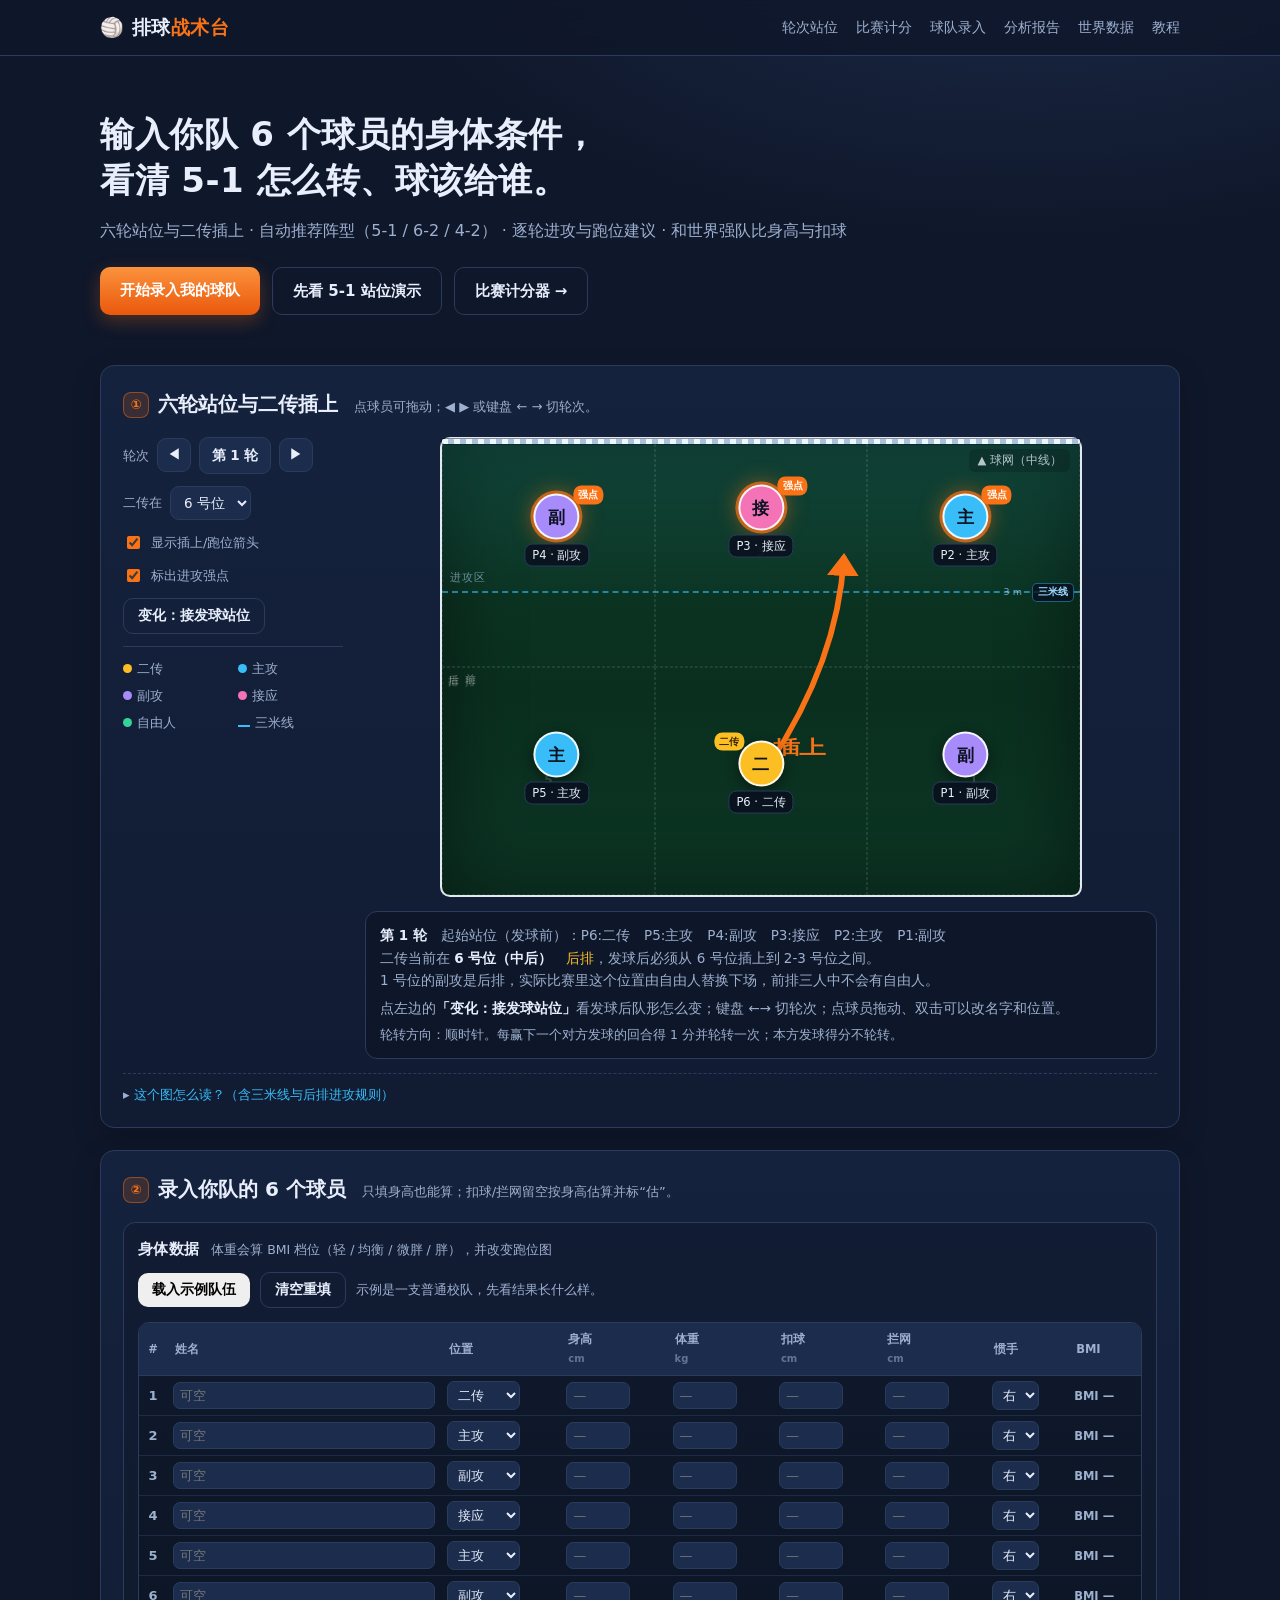
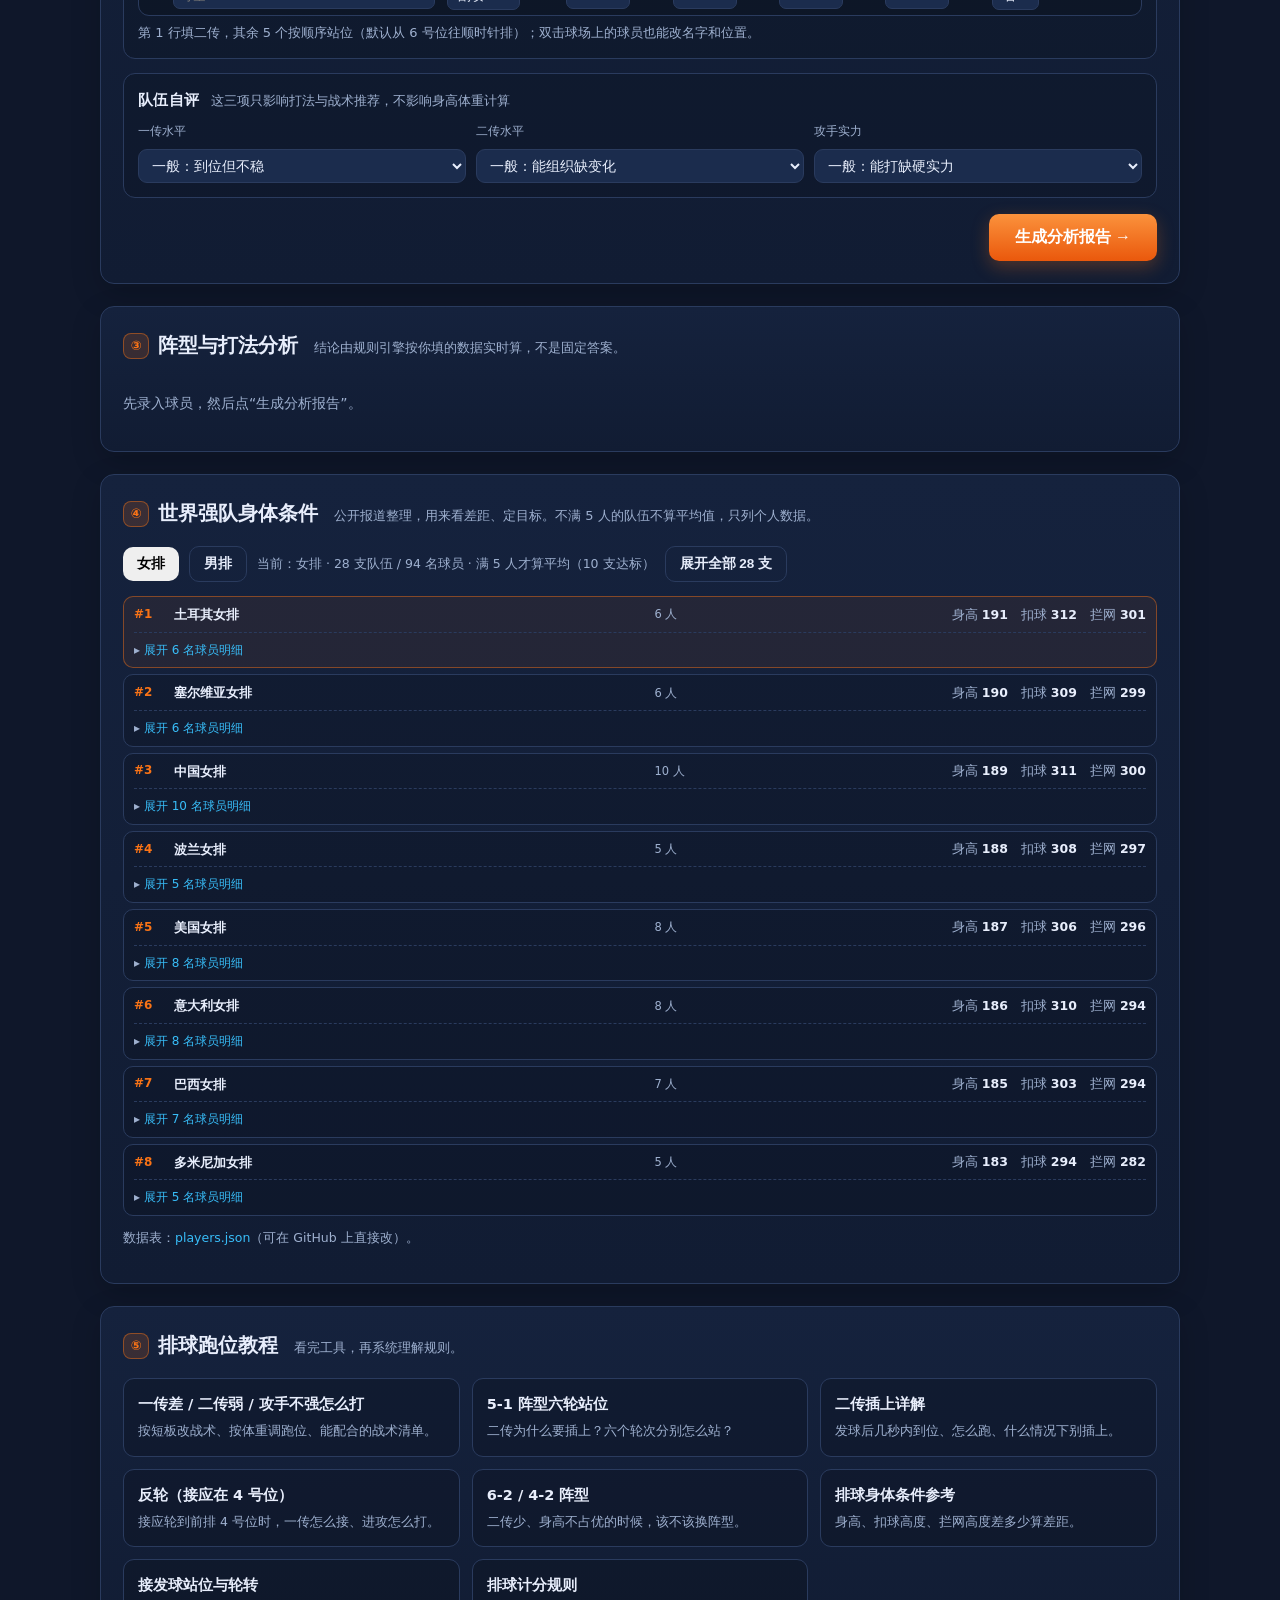
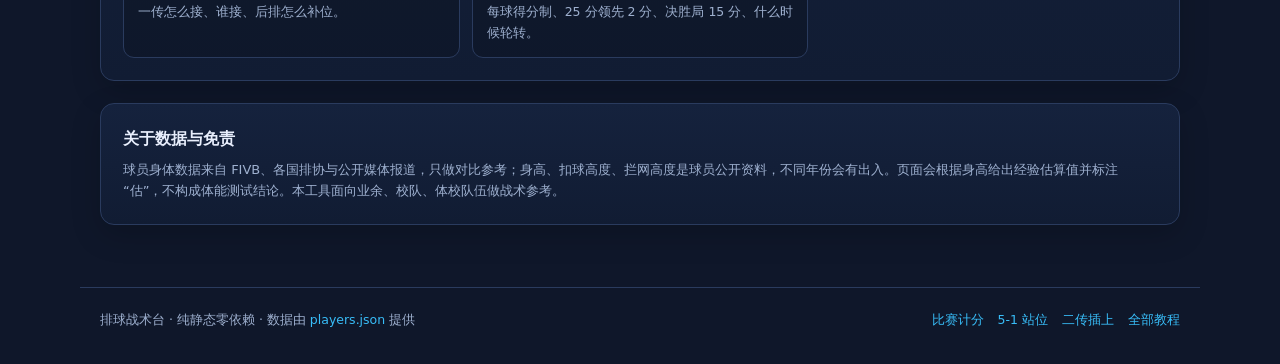
==== commit 2cc3c6e6: "拆出独立计分页、加三米线、精简录入与世界数据、去掉广告位，补 robots/sitemap/404" ====
--- a/index.html
+++ b/index.html
@@ -4,7 +4,7 @@
 <meta charset="UTF-8">
 <meta name="viewport" content="width=device-width, initial-scale=1">
 <title>排球 5-1 站位与打法分析器 | 输入你的球队，给出跑位和建议</title>
-<meta name="description" content="免费排球战术工具：可视化 5-1 阵型六轮站位、二传插上与反轮；输入你队球员的身高、扣球高度、拦网高度，自动推荐阵型（5-1/6-2/4-2）、逐轮跑位与进攻打法，并与各国国家队身体条件对比。">
+<meta name="description" content="免费排球战术工具：可视化 5-1 阵型六轮站位、二传插上与反轮；输入你队球员的身高、体重、扣球高度，自动推荐阵型（5-1/6-2/4-2）、逐轮跑位与打法，并与各国国家队身体条件对比。">
 <link rel="stylesheet" href="assets/style.css">
 </head>
 <body>
@@ -14,7 +14,7 @@
     <a class="logo" href="./">🏐 排球<span>战术台</span></a>
     <nav class="nav">
       <a href="#court">轮次站位</a>
-      <a href="#score">比赛计分</a>
+      <a href="scoreboard.html">比赛计分</a>
       <a href="#team">球队录入</a>
       <a href="#result">分析报告</a>
       <a href="#world">世界数据</a>
@@ -26,10 +26,11 @@
 <main>
   <section class="hero">
     <h1>输入你队 6 个球员的身体条件，<br>看清 5-1 怎么转、球该给谁。</h1>
-    <p class="sub">六轮站位与二传插上 · 现场计分并跟着轮转 · 自动推荐阵型（5-1 / 6-2 / 4-2） · 逐轮进攻与跑位建议 · 和世界强队比身高与扣球</p>
+    <p class="sub">六轮站位与二传插上 · 自动推荐阵型（5-1 / 6-2 / 4-2） · 逐轮进攻与跑位建议 · 和世界强队比身高与扣球</p>
     <div class="hero-actions">
       <a class="btn primary" href="#team">开始录入我的球队</a>
       <a class="btn ghost" href="#court">先看 5-1 站位演示</a>
+      <a class="btn ghost" href="scoreboard.html">比赛计分器 →</a>
     </div>
   </section>
 
@@ -74,14 +75,16 @@
           <span><i class="dot c-middle"></i>副攻</span>
           <span><i class="dot c-opposite"></i>接应</span>
           <span><i class="dot c-libero"></i>自由人</span>
+          <span><i class="dot c-line3"></i>三米线</span>
         </div>
       </div>
 
       <div class="court-side">
         <div class="court" id="courtBoard">
-          <div class="attack">进攻区</div>
           <div class="net"></div>
           <div class="net-label">▲ 球网（中线）</div>
+          <div class="attack"><span class="zlabel">进攻区</span></div>
+          <div class="line3"><b>三米线</b><i>3 m</i></div>
           <div class="court-grid">
             <div class="slot" data-pos="4"><span>4</span></div>
             <div class="slot" data-pos="3"><span>3</span></div>
@@ -99,58 +102,17 @@
     </div>
 
     <details class="how">
-      <summary>这个图怎么读？</summary>
+      <summary>这个图怎么读？（含三米线与后排进攻规则）</summary>
       <p>前排是 2、3、4 号位，后排是 1、5、6 号位。轮转方向是<b>顺时针</b>：拿到发球权时全队按 1→6→5→4→3→2 转一位。二传在后排（1/5/6）时要插上到网前 2-3 号位之间，前排那一轮不用插上。严格的“越位”只判发球出手那一刻，发球一出手就变成接发球阵型。</p>
+      <p><b>三米线</b>（图上那条虚线，离中线 3 米）把场地分成前排进攻区和后排。规则上有三条要记住：① 后排球员必须在三米线<b>后面</b>起跳才能进攻，脚踩进线内起跳扣球就是后排进攻犯规；② 后排进攻的球在过网前必须高于网高，不能平打；③ 自由人不能在三米线以内用手上手传球，也不能在三米线以内完成进攻性击球。</p>
+      <p>所以你会看到：后排攻手起跳点通常就在三米线外侧一点，二传插上后传的球也尽量落在三米线附近——这正是“前排三点攻、后排一点后攻”的空间基础。</p>
     </details>
   </section>
 
-  <!-- ============ ② 比赛计分 ============ -->
-  <section id="score" class="panel">
-    <div class="panel-head">
-      <h2><span class="mno">②</span>比赛计分</h2>
-      <div class="hint">每球得分制。接发球方赢球 → 换发球并轮转，可自动带动上面的站位。</div>
-    </div>
-
-    <div class="score-board">
-      <div class="sc-team" id="scTeamA">
-        <input class="sc-name" id="scNameA" value="我方" maxlength="10" aria-label="我方队名">
-        <div class="sc-num" id="scA">0</div>
-        <div class="sc-serve" id="scServeA">发球</div>
-        <button class="btn primary sc-btn" id="scBtnA">得分 +1</button>
-      </div>
-      <div class="sc-mid">
-        <div class="sc-sets"><span id="scSetsA">0</span><i>:</i><span id="scSetsB">0</span></div>
-        <div class="sc-setno" id="scSetNo">第 1 局</div>
-        <div class="sc-target" id="scTarget">25 分制 · 需领先 2 分</div>
-        <div class="sc-log" id="scLog"></div>
-      </div>
-      <div class="sc-team" id="scTeamB">
-        <input class="sc-name" id="scNameB" value="对手" maxlength="10" aria-label="对手队名">
-        <div class="sc-num" id="scB">0</div>
-        <div class="sc-serve" id="scServeB">发球</div>
-        <button class="btn ghost sc-btn" id="scBtnB">得分 +1</button>
-      </div>
-    </div>
-
-    <div class="sc-tools">
-      <label class="field inline"><span>赛制</span>
-        <select id="scBestOf">
-          <option value="5" selected>五局三胜</option>
-          <option value="3">三局两胜</option>
-        </select>
-      </label>
-      <label class="switch"><input type="checkbox" id="scAutoRotate" checked><span>我方接发球得分时自动轮转站位</span></label>
-      <button class="btn small ghost" id="scUndo">撤销上一分</button>
-      <button class="btn small ghost" id="scResetSet">重置本局</button>
-      <button class="btn small ghost" id="scResetAll">重置全场</button>
-    </div>
-    <div class="sc-msg" id="scMsg"></div>
-  </section>
-
-  <!-- ============ ③ 球队录入 ============ -->
+  <!-- ============ ② 球队录入 ============ -->
   <section id="team" class="panel">
     <div class="panel-head">
-      <h2><span class="mno">③</span>录入你队的 6 个球员</h2>
+      <h2><span class="mno">②</span>录入你队的 6 个球员</h2>
       <div class="hint">只填身高也能算；扣球/拦网留空按身高估算并标“估”。</div>
     </div>
 
@@ -165,7 +127,7 @@
         <span class="tip">示例是一支普通校队，先看结果长什么样。</span>
       </div>
       <div class="cards" id="playerCards"></div>
-      <p class="fine">第 1 个框填二传，其余 5 个按顺序站位（默认从 6 号位往顺时针排）；鼠标悬停球场上的球员可以看每项数据，双击球员可改名字和位置。</p>
+      <p class="fine">第 1 行填二传，其余 5 个按顺序站位（默认从 6 号位往顺时针排）；双击球场上的球员也能改名字和位置。</p>
     </div>
 
     <div class="sub-mod">
@@ -205,10 +167,10 @@
     </div>
   </section>
 
-  <!-- ============ ④ 分析报告 ============ -->
+  <!-- ============ ③ 分析报告 ============ -->
   <section id="result" class="panel">
     <div class="panel-head">
-      <h2><span class="mno">④</span>阵型与打法分析</h2>
+      <h2><span class="mno">③</span>阵型与打法分析</h2>
       <div class="hint">结论由规则引擎按你填的数据实时算，不是固定答案。</div>
     </div>
     <div id="resultBody" class="result-body">
@@ -216,10 +178,10 @@
     </div>
   </section>
 
-  <!-- ============ ⑤ 世界数据 ============ -->
+  <!-- ============ ④ 世界数据 ============ -->
   <section id="world" class="panel">
     <div class="panel-head">
-      <h2><span class="mno">⑤</span>世界强队身体条件</h2>
+      <h2><span class="mno">④</span>世界强队身体条件</h2>
       <div class="hint">公开报道整理，用来看差距、定目标。不满 5 人的队伍不算平均值，只列个人数据。</div>
     </div>
     <div class="world-tools">
@@ -228,14 +190,14 @@
       <span class="tip" id="worldCount"></span>
       <button class="btn small ghost" id="worldToggle" aria-pressed="false">展开全部</button>
     </div>
-    <div class="world-grid" id="worldGrid"></div>
+    <div class="world-list" id="worldGrid"></div>
     <p class="source">数据表：<a href="players.json" target="_blank">players.json</a>（可在 GitHub 上直接改）。</p>
   </section>
 
-  <!-- ============ ⑥ 教程 ============ -->
+  <!-- ============ ⑤ 教程 ============ -->
   <section id="guide" class="panel">
     <div class="panel-head">
-      <h2><span class="mno">⑥</span>排球跑位教程</h2>
+      <h2><span class="mno">⑤</span>排球跑位教程</h2>
       <div class="hint">看完工具，再系统理解规则。</div>
     </div>
     <div class="guide-grid">
@@ -266,12 +228,6 @@
     </div>
   </section>
 
-  <!-- 广告位占位（AdSense 上线后替换） -->
-  <div class="ad-slot">
-    <span>广告位</span>
-    <small>（流量起来后接 AdSense）</small>
-  </div>
-
   <section class="panel small-panel">
     <h2>关于数据与免责</h2>
     <p class="fine">球员身体数据来自 FIVB、各国排协与公开媒体报道，只做对比参考；身高、扣球高度、拦网高度是球员公开资料，不同年份会有出入。页面会根据身高给出经验估算值并标注“估”，不构成体能测试结论。本工具面向业余、校队、体校队伍做战术参考。</p>
@@ -281,9 +237,10 @@
 <footer class="foot">
   <div>排球战术台 · 纯静态零依赖 · 数据由 <a href="players.json">players.json</a> 提供</div>
   <div class="foot-links">
+    <a href="scoreboard.html">比赛计分</a>
     <a href="guide/5-1-rotation.html">5-1 站位</a>
     <a href="guide/setter-penetration.html">二传插上</a>
-    <a href="guide/6-2-formation.html">6-2 阵型</a>
+    <a href="guide/index.html">全部教程</a>
   </div>
 </footer>
 
--- a/assets/style.css
+++ b/assets/style.css
@@ -66,7 +66,7 @@
 .switch input{accent-color:var(--accent)}
 .legend{display:grid;grid-template-columns:1fr 1fr;gap:6px 10px;font-size:12.5px;color:var(--muted);border-top:1px solid var(--line);padding-top:12px}
 .dot{display:inline-block;width:9px;height:9px;border-radius:50%;margin-right:5px}
-.c-setter{background:var(--setter)}.c-outside{background:var(--outside)}.c-middle{background:var(--middle)}.c-opposite{background:var(--opposite)}.c-libero{background:var(--libero)}
+.c-setter{background:var(--setter)}.c-outside{background:var(--outside)}.c-middle{background:var(--middle)}.c-opposite{background:var(--opposite)}.c-libero{background:var(--libero)}.c-line3{background:#38bdf8;border-radius:0;height:2px;width:12px}
 
 .court-side{min-width:0}
 .court{
@@ -76,7 +76,14 @@
   border-radius:10px;border:2px solid #e2e8f0;overflow:visible;
   box-shadow:inset 0 0 80px rgba(0,0,0,.45);
 }
-.attack{position:absolute;left:0;right:0;top:0;height:33.33%;border-bottom:2px dashed rgba(255,255,255,.28);pointer-events:none;transition:height .45s cubic-bezier(.4,0,.2,1)}
+/* 前排进攻区（三米线以内）—— 三米线是场地固定的线，切轮次/接发球都不会动 */
+.attack{position:absolute;left:0;right:0;top:0;height:33.33%;pointer-events:none;
+  background:linear-gradient(180deg,rgba(56,189,248,.10),rgba(56,189,248,.015))}
+.attack .zlabel{position:absolute;left:8px;bottom:5px;font-size:10.5px;color:rgba(190,220,255,.55);letter-spacing:1px}
+.line3{position:absolute;left:0;right:0;top:33.33%;height:0;border-top:2px dashed rgba(56,189,248,.6);pointer-events:none}
+.line3 b{position:absolute;right:6px;top:-10px;font-size:10px;font-weight:700;color:#9fdcff;background:rgba(8,15,30,.8);
+  border:1px solid rgba(56,189,248,.45);border-radius:5px;padding:0 5px;line-height:1.65}
+.line3 i{position:absolute;right:58px;top:-9px;font-size:9.5px;font-style:normal;color:rgba(159,220,255,.7)}
 .net{position:absolute;left:0;right:0;top:0;height:5px;background:repeating-linear-gradient(90deg,#fff 0 6px,#b6c2d8 6px 12px);border-radius:2px;box-shadow:0 0 0 1px rgba(0,0,0,.4)}
 .net-label{position:absolute;right:10px;top:10px;font-size:11.5px;color:rgba(255,255,255,.75);background:rgba(0,0,0,.25);padding:2px 8px;border-radius:6px}
 .court-grid{position:absolute;inset:0;display:grid;grid-template-columns:1fr 1fr 1fr;grid-template-rows:1fr 1fr}
@@ -91,7 +98,6 @@
 .marker:active{cursor:grabbing}
 .marker.dragging{transition:none;z-index:6}
 .court.shift{box-shadow:inset 0 0 0 2px rgba(249,115,22,.45)}
-.court.shift .attack{height:22%}
 .court.shift .tag{border-color:rgba(249,115,22,.75);color:#ffe2c9}
 #toggleShift[aria-pressed="true"]{background:rgba(249,115,22,.18);border-color:var(--accent);color:#ffdcb8}
 .marker .avatar{width:46px;height:46px;border-radius:50%;display:flex;align-items:center;justify-content:center;font-weight:800;font-size:17px;color:#0b1220;border:2.5px solid rgba(255,255,255,.9);box-shadow:0 4px 14px rgba(0,0,0,.45)}
@@ -105,14 +111,21 @@
 .round-info .warn{color:#fbbf24}
 .round-info .good{color:var(--green)}
 
-/* 球员卡 */
+/* 球员录入表（6 行 × 8 列，手机横向滑） */
 .team-tools{display:flex;align-items:center;gap:10px;flex-wrap:wrap;margin-bottom:14px}
 .tip{font-size:12.5px;color:var(--muted)}
-.cards{display:grid;grid-template-columns:repeat(auto-fill,minmax(310px,1fr));gap:14px}
-.pcard{background:rgba(0,0,0,.18);border:1px solid var(--line);border-radius:12px;padding:14px}
-.pcard .pc-head{display:flex;align-items:center;gap:10px;margin-bottom:10px}
-.pcard .idx{width:28px;height:28px;border-radius:50%;background:var(--panel-2);display:flex;align-items:center;justify-content:center;font-weight:800;font-size:13px;flex:none}
-.pcard .pc-name{flex:1;min-width:0}
+.ptable-wrap{overflow-x:auto;-webkit-overflow-scrolling:touch;border:1px solid var(--line);border-radius:11px;background:rgba(0,0,0,.16)}
+.ptable{width:100%;border-collapse:collapse;font-size:13px;min-width:680px}
+.ptable th{background:var(--panel-2);color:var(--muted);font-size:11.5px;font-weight:600;text-align:left;padding:7px 8px;white-space:nowrap;border-bottom:1px solid var(--line)}
+.ptable th i{font-style:normal;opacity:.55;font-size:10px}
+.ptable td{padding:5px 6px;border-bottom:1px solid rgba(42,59,94,.55);vertical-align:middle}
+.ptable tr:last-child td{border-bottom:none}
+.ptable td.pi,.ptable th.pi{width:28px;text-align:center;color:var(--muted);font-weight:700}
+.ptable input,.ptable select{padding:5px 6px;font-size:13px;border-radius:7px}
+.ptable td.pn input{width:100%;min-width:84px}
+.ptable td.pnum input{width:64px}
+.ptable td.pnum .est{display:block;font-size:10px;color:#fbbf24;line-height:1.3;margin-top:1px}
+.ptable td.pbmi{white-space:nowrap}
 .pgrid{display:grid;grid-template-columns:1fr 1fr;gap:8px 10px}
 .field{display:flex;flex-direction:column;gap:3px}
 .field label{font-size:11.5px;color:var(--muted)}
@@ -140,18 +153,19 @@
 .tag-role{display:inline-block;border-radius:6px;padding:0 6px;font-size:11.5px;margin-right:4px;background:var(--panel-2);border:1px solid var(--line)}
 .empty{color:var(--muted);font-size:14px}
 
-/* 世界数据 */
-.world-grid{display:grid;grid-template-columns:repeat(auto-fill,minmax(240px,1fr));gap:12px}
-.wcard{background:rgba(0,0,0,.18);border:1px solid var(--line);border-radius:11px;padding:13px}
-.wcard h4{margin:0 0 8px;font-size:14px;display:flex;justify-content:space-between;gap:8px}
-.wcard h4 .rk{color:var(--accent);font-size:12px;margin-right:6px;font-weight:700}
-.wcard h4 span{color:var(--muted);font-weight:500;font-size:12px}
-.wcard .bar{margin:6px 0}
-.wcard .bar .bl{display:flex;justify-content:space-between;font-size:12px;color:var(--muted);margin-bottom:2px}
-.wcard .bar .bt{height:7px;background:var(--panel-2);border-radius:5px;overflow:hidden}
-.wcard .bar .bf{height:100%;border-radius:5px;background:linear-gradient(90deg,#38bdf8,#a78bfa)}
-.wcard .wmeta{font-size:12px;color:var(--muted);margin-top:6px;line-height:1.7}
-.wcard .sample-warn{margin:0;font-size:12.5px;color:var(--muted);background:rgba(249,115,22,.08);border-left:2px solid var(--accent);border-radius:0 6px 6px 0;padding:6px 8px}
+/* 世界数据：一行一支队，紧凑 */
+.world-list{display:flex;flex-direction:column;gap:6px}
+.wrow{background:rgba(0,0,0,.16);border:1px solid var(--line);border-radius:10px;padding:7px 10px}
+.wrow.top1{border-color:rgba(249,115,22,.45);background:rgba(249,115,22,.07)}
+.wr-main{display:grid;grid-template-columns:32px minmax(64px,1.1fr) 54px 1fr;gap:8px;align-items:center;font-size:13px}
+.wrk{color:var(--accent);font-weight:800;font-size:12px}
+.wteam{font-weight:700;white-space:nowrap;overflow:hidden;text-overflow:ellipsis}
+.wn{color:var(--muted);font-size:11.5px;white-space:nowrap}
+.wstat{color:var(--muted);font-size:12.5px;text-align:right}
+.wstat b{color:var(--text);font-variant-numeric:tabular-nums}
+.wrow .wtag{margin-left:6px;font-size:10.5px;color:#fbbf24}
+.wrow .plist{margin-top:6px}
+.wrow.tiny{opacity:.94}
 .source{font-size:12.5px;color:var(--muted);margin-top:12px}
 .world-tools{display:flex;align-items:center;gap:10px;flex-wrap:wrap;margin-bottom:14px}
 .plist{margin-top:8px;border-top:1px dashed var(--line);padding-top:8px}
@@ -175,9 +189,6 @@
 .guide-card:hover{border-color:var(--accent-2);text-decoration:none;transform:translateY(-1px)}
 .guide-card b{font-size:14.5px}
 .guide-card span{font-size:12.5px;color:var(--muted)}
-
-.ad-slot{margin:22px 0;border:1px dashed var(--line);border-radius:12px;padding:20px;text-align:center;color:var(--muted);font-size:13px;display:flex;flex-direction:column;gap:4px}
-.ad-slot small{font-size:11.5px;opacity:.7}
 
 .foot{border-top:1px solid var(--line);padding:22px 20px 34px;color:var(--muted);font-size:12.5px}
 .foot{max-width:1120px;margin:0 auto;display:flex;justify-content:space-between;gap:14px;flex-wrap:wrap}
@@ -251,6 +262,18 @@
 .sc-msg.good{color:#bbf7d0;border-color:rgba(34,197,94,.5);background:rgba(34,197,94,.12);font-weight:700}
 .sc-msg.bad{color:#fecaca;border-color:rgba(239,68,68,.5);background:rgba(239,68,68,.12);font-weight:700}
 
+/* 计分独立页 */
+.hero-tight{padding:30px 0 12px}
+.hero-tight h1{font-size:28px;margin-bottom:8px}
+.sc-rot{display:flex;align-items:center;gap:10px;flex-wrap:wrap;margin-top:12px}
+.rot-badge{background:var(--panel-2);border:1px solid var(--line);border-radius:999px;padding:3px 12px;font-size:12.5px;font-weight:700;color:var(--accent-2);white-space:nowrap}
+.rule-list{margin:6px 0 0;padding-left:20px;font-size:13.5px;color:var(--muted);line-height:1.9}
+.rule-list b{color:var(--text)}
+.score-page .sc-team{gap:6px}
+.score-page .sc-num{font-size:64px}
+.score-page .sc-btn{padding:14px 20px;font-size:16px}
+.score-page .sc-sets{font-size:34px}
+
 /* ================= 报告：重点更醒目 ================= */
 .verdict{display:grid;grid-template-columns:repeat(4,1fr);gap:10px;background:linear-gradient(180deg,rgba(249,115,22,.14),rgba(249,115,22,.04));border:1px solid rgba(249,115,22,.4);border-radius:12px;padding:14px}
 .v-item{display:flex;flex-direction:column;gap:3px;min-width:0}
@@ -274,6 +297,17 @@
   .score-board{grid-template-columns:1fr;gap:10px}
   .sc-mid{order:3;min-width:0}
   .sc-num{font-size:46px}
+  /* 计分页在手机上仍然是左右排：我方左、对手右 */
+  .score-page .score-board{grid-template-columns:1fr auto 1fr;gap:8px;align-items:start}
+  .score-page .sc-mid{order:0;min-width:72px}
+  .score-page .sc-team{padding:10px 6px}
+  .score-page .sc-num{font-size:38px}
+  .score-page .sc-name{font-size:12.5px}
+  .score-page .sc-sets{font-size:22px}
+  .score-page .sc-btn{padding:13px 4px;font-size:14px;width:100%}
+  .score-page .sc-setno{font-size:11.5px}
+  .score-page .sc-target{font-size:10.5px}
+  .score-page .sc-log .sl{font-size:10px}
   .verdict{grid-template-columns:1fr 1fr}
   .v-item b{font-size:18px}
   .v-item:first-child b{font-size:22px}
@@ -286,13 +320,47 @@
   .r-item{grid-template-columns:1fr}
 }
 
+/* 手机：球场不挤、按钮分行 */
+@media (max-width:560px){
+  main{padding:6px 12px 30px}
+  .panel{padding:15px}
+  .hero{padding:30px 0 20px}
+  .hero h1{font-size:22px}
+  .hero .sub{font-size:14px}
+  .court-wrap{gap:12px}
+  .court{max-height:none;aspect-ratio:3/2.3}
+  .marker .avatar{width:30px;height:30px;font-size:12px;border-width:2px}
+  .marker .tag{font-size:9.5px;padding:0 5px;max-width:76px;overflow:hidden;text-overflow:ellipsis;margin-top:2px}
+  .marker .badge{font-size:9px;padding:0 4px;right:-9px;top:-7px}
+  .court-tools{display:grid;grid-template-columns:1fr 1fr;gap:8px;width:100%}
+  .court-tools .tool-row:nth-child(1),
+  .court-tools .tool-row:nth-child(5),
+  .court-tools .legend{grid-column:1/-1}
+  .court-tools .tool-row:nth-child(4){justify-self:start}
+  .legend{grid-template-columns:repeat(3,auto);gap:4px 8px;font-size:11px}
+  .round-info{font-size:12.5px;padding:10px 11px}
+  .net-label{font-size:10px;right:6px;top:6px;padding:1px 6px}
+  .line3 b{font-size:9px;top:-8px;right:4px}
+  .line3 i{display:none}
+  .attack .zlabel{font-size:9.5px;bottom:3px;left:6px}
+  .ptable{min-width:620px}
+  .wrow{padding:6px 8px}
+  .wr-main{grid-template-columns:26px 1fr auto;row-gap:2px;font-size:12.5px}
+  .wstat{grid-column:1/-1;text-align:left;font-size:12px}
+  .sc-tools{gap:8px}
+  .score-page .sc-num{font-size:34px}
+  .rule-list{font-size:13px}
+  .verdict{padding:10px;gap:8px}
+}
+
 /* 打印：只留分析报告和站位图，方便教练带去训练场 */
 @media print{
   body{background:#fff;color:#111}
-  .top,.hero,.ad-slot,.foot,.team-tools,.team-actions,.world-tools,.court-tools,.nav,#team,.world-grid,.guide-grid,.traits,#score,.sc-tools,.how,.sub-head .tip{display:none!important}
+  .top,.hero,.foot,.team-tools,.team-actions,.world-tools,.court-tools,.nav,#team,.world-list,.guide-grid,.traits,.how,.sub-head .tip,.sc-tools,.sc-rot,.panel.small-panel{display:none!important}
   .panel{background:#fff;border-color:#ccc;box-shadow:none;break-inside:avoid}
-  .panel h2,.big-answer .formation,.v-item b,.keytip b{color:#111}
+  .panel h2,.v-item b,.keytip b{color:#111}
   .hint,.fine,.cmp th,.cmp td{color:#333}
   .marker .tag{color:#111}
   .court{background:#eef3f9}
-}
+  .line3 b,.attack .zlabel{color:#0b5c8a;background:#fff;border-color:#9cc}
+}
